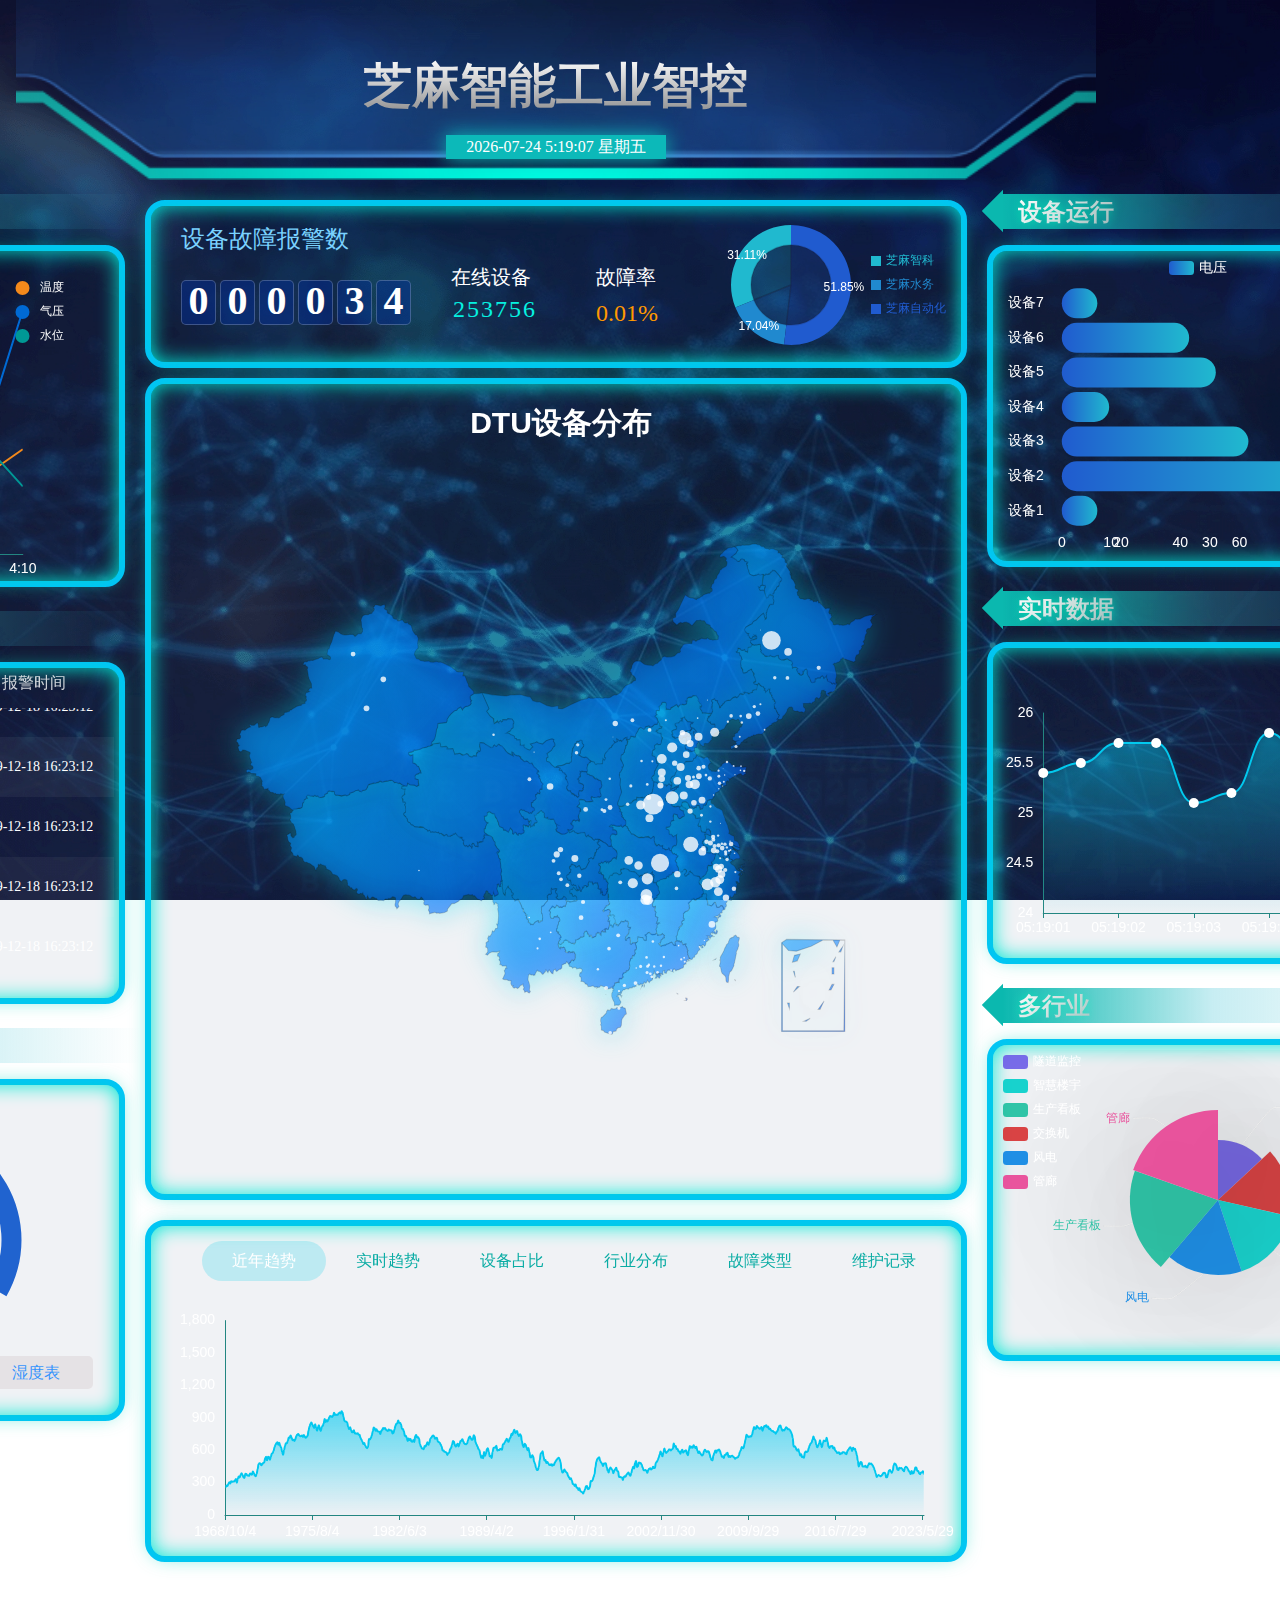
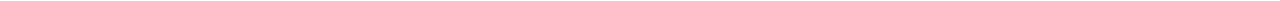
==== index.html @ 69713d65 "大屏项目" ====
<!DOCTYPE html>
<html lang="en">

<head>
  <meta charset="UTF-8">
  <meta name="viewport" content="width=device-width, initial-scale=1.0">
  <meta http-equiv="X-UA-Compatible" content="IE=edge" />
  <link rel="stylesheet" href="./css/bootstrap.min.css">
  <link rel="stylesheet" href="./css/style.css">
  <link rel="stylesheet" href="./css/scroll.css">
  <link href="img/favicon.ico" rel="SHORTCUT ICON" />
  <title>芝麻智能工业智控</title>
  <script>
    //更新系统时间
    // window.onload=startTime();
    setInterval(startTime, 1000)

    function startTime() {
      var today = new Date(); //定义日期对象   
      var yyyy = today.getFullYear(); //通过日期对象的getFullYear()方法返回年    
      var MM = today.getMonth() + 1; //通过日期对象的getMonth()方法返回年    
      var dd = today.getDate(); //通过日期对象的getDate()方法返回年     
      var hh = today.getHours(); //通过日期对象的getHours方法返回小时   
      var mm = today.getMinutes(); //通过日期对象的getMinutes方法返回分钟   
      var ss = today.getSeconds(); //通过日期对象的getSeconds方法返回秒   
      // 如果分钟或小时的值小于10，则在其值前加0，比如如果时间是下午3点20分9秒的话，则显示15：20：09   
      MM = checkTime(MM);
      dd = checkTime(dd);
      mm = checkTime(mm);
      ss = checkTime(ss);
      var day; //用于保存星期（getDay()方法得到星期编号）
      if (today.getDay() == 0) day = "星期日 "
      if (today.getDay() == 1) day = "星期一 "
      if (today.getDay() == 2) day = "星期二 "
      if (today.getDay() == 3) day = "星期三 "
      if (today.getDay() == 4) day = "星期四 "
      if (today.getDay() == 5) day = "星期五 "
      if (today.getDay() == 6) day = "星期六 "
      document.getElementById('nowDateTimeSpan').innerHTML = yyyy + "-" + MM + "-" + dd + " " + hh + ":" + mm + ":" +
        ss + "   " + day;
      // setTimeout('startTime()',1000)
    }

    function checkTime(i) {
      if (i < 10) {
        i = "0" + i;
      }
      return i;
    };
  </script>
</head>

<body>
  <header>
    <h1 class="header-title">芝麻智能工业智控</h1>
    <span id="nowDateTimeSpan">当前时间获取中....</span>
  </header>
  <main>
    <div class="left">
      <div class="zm-container">
        <p class="zm-title"><span>实时参数</span></p>
        <div class="zm-box">
          <div id="echart_line" style="width: 20rem;height:20rem;"></div>
        </div>
      </div>
      <div class="zm-container">
        <p class="zm-title"><span>报警详情</span></p>
        <div class="zm-box">
          <div class="boxall" style="width: 25rem;height:20rem;">
            <p class="pth"> <span>编号</span> <span>所属地</span> <span>报警类型</span> <span>报警时间</span> </p>
            <div class="zm-wrap">
              <li>
                <p> <span><i>1</i></span> <span>福州</span> <span>设备故障</span> <span>2019-12-18 16:23:12</span> </p>
              </li>
              <li>
                <p> <span><i>2</i></span> <span>福州</span> <span>温度过高</span> <span>2019-12-18 16:23:12</span> </p>
              </li>
              <li>
                <p> <span><i>3</i></span> <span>福州</span> <span>设备故障</span> <span>2019-12-18 16:23:12</span> </p>
              </li>
              <li>
                <p> <span><i>4</i></span> <span>福州</span> <span>温度过高</span> <span>2019-12-18 16:23:12</span> </p>
              </li>
              <li>
                <p> <span><i>5</i></span> <span>福州</span> <span>气压过高</span> <span>2019-12-18 16:23:12</span> </p>
              </li>
              <li>
                <p> <span><i>6</i></span> <span>福州</span> <span>设备故障</span> <span>2019-12-18 16:23:12</span> </p>
              </li>
              <li>
                <p> <span><i>7</i></span> <span>福州</span> <span>电压过低</span> <span>2019-12-18 16:23:12</span> </p>
              </li>
              <li>
                <p> <span><i>8</i></span> <span>福州</span> <span>设备故障</span> <span>2019-12-18 16:23:12</span> </p>
              </li>
              <li>
                <p> <span><i>9</i></span> <span>福州</span> <span>设备故障</span> <span>2019-12-18 16:23:12</span> </p>
              </li>
              <li>
                <p> <span><i>10</i></span> <span>福州</span> <span>电压过低</span> <span>2019-12-18 16:23:12</span> </p>
              </li>
              <li>
                <p> <span><i>11</i></span> <span>福州</span> <span>设备故障</span> <span>2019-12-18 16:23:12</span> </p>
              </li>
              <li>
                <p> <span><i>12</i></span> <span>福州</span> <span>气压过低</span> <span>2019-12-18 16:23:12</span> </p>
              </li>
              <li>
                <p> <span><i>13</i></span> <span>福州</span> <span>气压过高</span> <span>2019-12-18 16:23:12</span> </p>
              </li>
              <li>
                <p> <span><i>14</i></span> <span>福州</span> <span>气压过低</span> <span>2019-12-18 16:23:12</span> </p>
              </li>
            </div>
          </div>
        </div>
      </div>
       <div class="zm-container">
        <p class="zm-title"><span>仪表监控</span></p>
        <div class="zm-box">
          <div class="content_middle" style="width: 20rem;height:20rem">
            <div class="common_da">
              <a class="common btnLeft" href="javascript:;"></a>
              <a class="common btnRight" href="javascript:;"></a>
            </div>
            <ul>
              <li style="opacity: 100;filter:alpha(opacity=1);">
                <div id="echart_gauge_oxygen" style="width: 400px;height:300px;"></div>
              </li>
              <li>
                <div id="echart_gauge_temperature" style="width: 400px;height:300px"></div>
              </li>
              <li>
                <div id="echart_gauge_humidity" style="width: 400px;height:300px"></div>
              </li>
            </ul>
            <div class="table">
              <a class="small_active" href="javascript:;">氧气表</a>
              <a href="javascript:;">温度表</a>
              <a href="javascript:;">湿度表</a>
            </div>
          </div>
        </div>
      </div>
      

    </div>
    <div class="center">
      <div class="zm-box">
        <div class="fu">
          <div class="wei">
            <p class="dtu-online">设备故障报警数</p>
            <div id="dtuOnline" class="num">
              <span>正</span>
              <span>在</span>
              <span>加</span>
              <span>载</span>
              <span>中</span>
              <span>...</span>
            </div>

          </div>
          <div class="wei2">
            <div class="zi1">
              <div class="top-title">在线设备</div>
              <input id="total" type="text" class="change2" value="加载中..." />
            </div>
            <div class="zi2">
              <div class="top-title">故障率</div>
              <div class="percentage" id="pie">加载中...</div>
            </div>
          </div>
          <div class="wei3">
            <div class="k8" id="echart_spie"></div>
          </div>
        </div>

      </div>
      <div class="zm-container">
        <div class="zm-box">
          <div id="map" style="width: 50rem;height:50rem"></div>
        </div>
      </div>
      <div class="zm-container">
        <div class="zm-box">
          <div class="zmWrap">
          </div>
          <li class="label-switch" style="width: 50rem;height:20rem;">
            <ul class="tab-label">
              <li class="checked">近年趋势</li>
              <li>实时趋势</li>
              <li>设备占比</li>
              <li>行业分布</li>
              <li>故障类型</li>
              <li>维护记录</li>
            </ul>

            <ul class="tab-content" style="width: 50rem;height:20rem;">
              <li>
                <div id="tabEchart1" style="width: 50rem;height:15rem;"></div>
              </li>
              <li>
                <div id="tabEchart2" style="width: 50rem;height:15rem;"></div>
              </li>
              <li>
                <div class="tab3-pipe" style="width: 50rem;height:15rem;">
                  <div id="tab3_chart01" style="width: 33%;height:15rem;"></div>
                  <div id="tab3_chart02" style="width: 33%;height:15rem;"></div>
                  <div id="tab3_chart03" style="width: 33%;height:15rem;"></div>
                </div>
              </li>
              <li>
                <div id="tabEchart4" style="width: 1000px;height:250px;"></div>
              </li>
              <li class="current">
                <div id="tabEchart5" style="width: 1000px;height:250px;"></div>
              </li>
              <li>
                <div id="repairService-records" style="width: 1000px;height:250px;">
                  <div class="boxall table2" style="width: 1000px;height:300px;">
                    <p class="pth2"> <span>维护时间</span> <span>维护人</span> <span>维护地点</span> <span>维护详情</span> </p>
                    <ul class="zm-wrap2">
                      <li>
                        <p>
                          <span>2019-12-26</span>
                          <span>解决方案部xxx</span>
                          <span>福州</span>
                          <span>Plc排查</span>
                        </p>
                      </li>
                      <li>
                        <p>
                          <span>2019-12-26</span>
                          <span>解决方案部xxx</span>
                          <span>福州</span>
                          <span>Plc排查</span>
                        </p>
                      </li>
                      <li>
                        <p>
                          <span>2019-12-26</span>
                          <span>解决方案部xxx</span>
                          <span>福州</span>
                          <span>Plc排查</span>
                        </p>
                      </li>
                      <li>
                        <p>
                          <span>2019-12-26</span>
                          <span>解决方案部xxx</span>
                          <span>福州</span>
                          <span>Plc排查</span>
                        </p>
                      </li>
                      <li>
                        <p>
                          <span>2019-12-26</span>
                          <span>解决方案部xxx</span>
                          <span>福州</span>
                          <span>Plc排查</span>
                        </p>
                      </li>
                      <li>
                        <p>
                          <span>2019-12-26</span>
                          <span>解决方案部xxx</span>
                          <span>福州</span>
                          <span>Plc排查</span>
                        </p>
                      </li>
                      <li>
                        <p>
                          <span>2019-12-26</span>
                          <span>解决方案部xxx</span>
                          <span>福州</span>
                          <span>Plc排查</span>
                        </p>
                      </li>
                      <li>
                        <p>
                          <span>2019-12-26</span>
                          <span>解决方案部xxx</span>
                          <span>福州</span>
                          <span>Plc排查</span>
                        </p>
                      </li>
                    </ul>
                  </div>
                </div>
              </li>
            </ul>
        </div>
      </div>
    </div>
    <div class="right" >
      <div class="zm-container">
        <p class="zm-title"><span>设备运行</span></p>
        <div class="zm-box">
          <div id="echart_bar" style="width: 400px;height:300px"></div>
        </div>
      </div>
      <div class="zm-container">
        <p class="zm-title"><span>实时数据</span></p>
        <div class="zm-box">
          <div id="echart_realTimeData_line" style="width: 400px;height:300px"></div>
        </div>
      </div>
      <div class="zm-container">
        <p class="zm-title"><span>多行业</span></p>
        <div class="zm-box">
          <div id="echart_pie" style="width: 400px;height:300px"></div>
        </div>
      </div>
    </div>
  </main>
  <script type="text/javascript" src="./js/jquery.3.4.1.min.js"></script>
  <script type="text/javascript" src="./js/jquery.liMarquee.js"></script>
  <script type="text/javascript" src="js/echarts.min.js"></script>
  <script type="text/javascript" src="js/china.js"></script>
  <script type="text/javascript" src="js/index.js"></script>
  <script type="text/javascript" src="js/map.js"></script>
  <!-- <script type="text/javascript">
  s = window.screen.width / 1920;
  document.body.style.zoom = s;</script> -->
  <script type="text/javascript">
    //实时报警滚动
    $(function () {
      $('.zm-wrap').liMarquee({
        direction: 'up', //身上滚动
        runshort: true, //内容不足时不滚动
        scrollamount: 20 //速度
      });
    });
  </script>
  <script type="text/javascript">
    //维护记录滚动
    $(function (){
      var li = $('.tab-label li:nth-child(6)');
      li.onclick = repairRecords();

      function repairRecords() {
        $('.zm-wrap2').liMarquee({
          direction: 'up', //身上滚动
          runshort: true, //内容不足时不滚动
          scrollamount: 20 //速度
        });
      }
    })
  </script>
  <script type="text/javascript">
    $(function (){ //选项卡切换
      var li = $('.tab-label li');
      var div = $('.tab-content div');
      li.each(function (index) {
        $(this).click(function () {
          $('.tab-label li.checked').removeClass('checked') && $(this).addClass('checked'); //隐藏显示切换标签
          $(".tab-content li:eq(" + index + ")").show().siblings().hide() //隐藏显示内容
        })
      })
    })
  </script>
  <script  type="text/javascript">
    $(function (){ //设备在线数量刷新
      var online = 20;

      function onlineUpdate() {
        online += 7;
        var str = online.toString();
        switch (str.length) {
          case 6:
            str = str;
            break;
          case 5:
            str = '0' + str;
            break;
          case 4:
            str = '00' + str;
            break;
          case 3:
            str = '000' + str;
            break;
          case 2:
            str = '0000' + str;
            break;
          case 1:
            str = '00000' + str;
            break;
          case 0:
            str = '000000';
            break;
        }
        for (var i = 0; i < str.length; i++) {
          var span = document.querySelector(".num span:nth-child(".concat(i + 1, ")"));
          span.innerHTML = str.substring(i, i + 1);
        }
      }
      setInterval(onlineUpdate, 500)
    })

    window.onload = set_tine(); //设备总数量
    var total = 253456;

    function set_tine() {
      setTimeout(function () {
        total += 100;
        document.getElementById('total').value = total;
        set_tine();
      }, 500)
    }

    $(function (){ //故障率
      var pie = '76.34%';
      var online = '';
      var num = document.querySelector(".num");

      function set_pie() {
        online = '';
        for (i = 0; i < num.childElementCount; i++) {
          var span = document.querySelector(".num span:nth-child(".concat(i + 1, ")")).innerHTML;
          online += span;
        }
        online = parseInt(online);
        var span = document.querySelector(".num span:nth-child(".concat(i + 1, ")"));
        pie = (online / total * 100).toFixed(2);
        if (!isNaN(pie)) {
          document.getElementById('pie').innerHTML = pie + '%'
        } else {
          document.getElementById('pie').innerHTML = '加载中...';
        }

      }
      setInterval(set_pie, 500)
      set_pie();
    })
  </script>
  <script>
    $(function (){ //仪表盘轮播
      var aSmall = $('.content_middle .table a');
      var aLi = $('.content_middle ul li');
      var iNow = 0;
      aSmall.click(function () {
        var n = $(this).index();
        iNow = n;
        aLi.eq(iNow).siblings().stop().animate({
          opacity: 0
        }, 100);
        aLi.eq(iNow).stop().animate({
          opacity: 1
        }, 100);
        aSmall.eq(iNow).addClass('small_active').siblings().removeClass('small_active')
      })
    })
  </script>
</body>

</html>
---- css/style.css ----
html {
  width: 1920px;
  margin: 0;
  font-size: 16px;
  font-family: Arial, Helvetica, sans-serif;
  line-height: 1.8em;
  columns: #666666;
}
p,
span,
a,
h1,
h2,
h3,
h4,
h5,
h6,
li,
ul {
  font-family: '微软雅黑';
}
body {
  width: 100%;
  font-family: '微软雅黑';
  padding: 0 1rem 1rem 1rem;
  background-image: url("../img/bg.jpg");
  background-position: center;
  background-size: cover;
  background-repeat: no-repeat;
  background-attachment: fixed;
}
a {
  text-decoration: none;
}
a:visited {
  color: #0458AF;
}
li {
  list-style-type: none;
}
main {
  width: 1080px;
  height: 80vh;
  display: flex;
  justify-content: center;
}
@media only screen and (max-width: 700px) {
  main {
    display: block;
  }
}
main > div {
  margin: 10px;
}
main > div.center {
  flex: 1;
}
.zm-container {
  margin-bottom: 20px;
  width: 100%;
}
header {
  width: 1080px;
  display: flex;
  height: 20vh;
  justify-content: center;
  align-items: center;
  position: relative;
  background-image: url("../img/header.png");
  background-repeat: no-repeat;
  background-position: center;
  background-size: cover;
}
@media (max-width: 750px) {
  header {
    background-image: none;
  }
}
.header-title {
  font-weight: bold;
  font-size: 3rem;
  display: inline-block;
  color: #ffffff;
  -webkit-text-fill-color: transparent;
  -ms-text-fill-color: transparent;
  -webkit-background-clip: text;
  -ms-background-clip: content-box;
  background-image: -webkit-linear-gradient(bottom, #8C8C8D, #fff);
}
header > span {
  color: #fff;
  position: absolute;
  display: inline-block;
  top: 15vh;
  background: #0cb9b9;
  box-shadow: 0 0 20px #0cb9b9;
  padding: 0px 20px;
}
@media (max-width: 750px) {
  header > span {
    top: 15vh;
  }
}
.zm-title {
  position: relative;
  padding-top: 4px;
  padding-left: 31px;
  margin: 0px;
  padding-bottom: 5px;
  font-size: 24px;
  font-weight: bold;
  z-index: 2;
}
.zm-title > span {
  color: #fff;
  -webkit-text-fill-color: transparent;
  -webkit-background-clip: text;
  background-clip: text;
  background-image: -webkit-linear-gradient(-45deg, #fcfcfc, rgba(197, 196, 196, 0.801));
  filter: drop-shadow(0 0 5px #00fabbc5);
}
.zm-title:before {
  content: '';
  position: absolute;
  margin: 0;
  top: 4px;
  left: 15px;
  width: 100%;
  height: 35px;
  background-image: linear-gradient(to right, #0bb8af, rgba(60, 193, 211, 0.288), rgba(83, 73, 73, 0));
  z-index: -1;
}
.zm-title:after {
  content: '';
  position: absolute;
  margin: 0;
  top: 6px;
  left: 1px;
  width: 0;
  height: 0;
  border-top: 30px solid #0bb8af;
  border-right: 30px solid transparent;
  transform: rotate(-45deg);
  z-index: -1;
  background-image: linear-gradient(to right, #000000, rgba(255, 255, 255, 0));
}
.zm-box {
  margin-top: 10px;
  padding: 5px;
  line-height: 20px;
  display: flex;
  justify-content: center;
  justify-items: center;
  border: #02c2fd 6px solid;
  border-radius: 20px;
  box-shadow: 0 0 20px #01F6DD inset;
  color: white;
  background: transparent;
  position: relative;
  z-index: 1;
}
.zm-box:before {
  content: "";
  position: absolute;
  top: 0px;
  left: 0px;
  z-index: -1;
  width: 100%;
  height: 100%;
  border-radius: 15px;
  background: #14325F10;
  box-sizing: border-box;
  background-size: cover;
  box-shadow: 0 0 20px rgba(3, 218, 196, 0.692);
}
.fu {
  width: 710px;
  height: 136px;
  margin-top: 10px;
  display: flex;
}
.wei {
  width: 250px;
  height: 136px;
  display: flex;
  flex-direction: column;
  margin-left: -20px;
}
.wei2 {
  display: flex;
  widows: 208px;
  height: 136px;
  margin-left: 20px;
}
.zi1 {
  width: 130px;
  height: 136px;
  margin-top: 46px;
}
.top-title {
  color: #fff;
  font-family: 微软雅黑;
  font-size: 20px;
}
.zi2 {
  width: 90px;
  height: 136px;
  margin-top: 46px;
  margin-left: 15px;
}
.percentage {
  color: #ff9900;
  font-family: 微软雅黑;
  font-size: 24px;
  margin-top: 16px;
}
.wei3 {
  width: 200px;
  height: 150px;
  line-height: 150px;
  margin-top: -11px;
}
.k8 {
  width: 300px;
  height: 150px;
}
.num span {
  display: inline-block;
  width: 35px;
  height: 45px;
  text-align: center;
  line-height: 40px;
  background: rgba(3, 44, 148, 0.479);
  border: 1px solid rgba(255, 255, 255, 0.219);
  border-radius: 5px;
  color: #fff;
  font-size: 40px;
  font-weight: 600;
  font-family: LcdD;
  margin-top: 15px;
}
.change1 {
  overflow: hidden;
  border: 0px rgba(0, 0, 0, 0) outset;
  background-color: rgba(4, 21, 36, 0.486);
  border-radius: 10px;
  color: #fff;
  text-align: center;
  display: inline-block;
  font-family: 微软雅黑;
  font-size: 44px;
  width: 50px;
  height: 60px;
  line-height: 60px;
}
.change2 {
  overflow: hidden;
  border: 0px rgba(0, 0, 0, 0) outset;
  background-color: rgba(0, 0, 0, 0);
  color: #06f1e0;
  font-family: 微软雅黑;
  font-size: 24px;
  letter-spacing: 2px;
  float: left;
  margin-top: 8px;
}
.dtu-online {
  float: left;
  font-size: 24px;
  color: #7ad2ff;
  margin-top: 8px;
}
.icon {
  overflow: hidden;
  float: left;
  margin-left: 12px;
}
.content_middle ul li {
  width: 100%;
  opacity: 0;
  filter: alpha(opacity=0);
  position: absolute;
  left: 0%;
  margin: 0px auto;
}
.content_middle .table {
  width: 740px;
  height: 33px;
  position: absolute;
  bottom: 10px;
  left: 94%;
  z-index: 9;
  margin-left: -355px;
  line-height: 24px;
}
.content_middle .table a {
  width: 115px;
  height: 33px;
  background: #E3DEE1;
  opacity: 0.8;
  border-radius: 5px;
  text-align: center;
  line-height: 33px;
  margin-left: 3px;
  display: block;
  float: left;
}
.content_middle .table a:hover {
  text-decoration: none;
}
.content_middle .table a.small_active {
  background: #03927a;
  color: #fff;
}
.label-switch {
  position: relative;
  display: flex;
  flex-direction: column;
}
.tab-label {
  display: flex;
  position: absolute;
  right: 10px;
  top: 10px;
}
.tab-label li {
  color: #0aaca4;
  padding: 10px 30px;
  position: relative;
  border-bottom: 0px solid #0aaca4;
  transition: 0.2s all linear;
}
.tab-label li::before {
  content: '';
  position: absolute;
  top: 0;
  left: 100%;
  width: 0;
  height: 100%;
  border-bottom: 1px solid #0aaca4;
  transition: 0.2s all linear;
}
.tab-label li:hover {
  cursor: pointer;
  color: #c6c9c9;
}
.tab-label li:hover ~ li::before {
  left: 0;
}
.tab-label li:hover::before {
  cursor: pointer;
  transition-delay: 0.1s;
  -ms-transition-delay: 0.1s;
  left: 0;
  width: 100%;
  border-bottom-color: #0aaca4;
  color: #c6c9c9;
  z-index: -1;
}
.tab-label li.checked {
  color: #fff;
  background-color: rgba(62, 213, 233, 0.288);
  border-radius: 30px;
  position: relative;
}
.tab-content {
  position: absolute;
  text-align: center;
  top: 50px;
  width: 100%;
  overflow: hidden;
  padding: 0;
  height: 300px;
  transition: 0.2s all linear;
}
.tab-content li {
  display: flex;
  justify-content: center;
  align-items: center;
  margin-top: 0;
  width: 100%;
  height: 300px;
  padding: 0;
}
.tab3-pipe {
  display: flex;
}
---- css/scroll.css ----
.zm-wrap {
  height: 200px;
  overflow: hidden;
}
.zm-wrap ul {
  padding-left: 0;
  margin-bottom: 0;
}
.zm-wrap li {
  margin-bottom: 0;
}
.zm-wrap li p {
  line-height: 300%;
  font-size: 0;
  line-height: 60px;
  height: 60px;
  margin-bottom: 0;
}
.zm-wrap li:nth-child(even) p {
  background: rgba(255, 255, 255, 0.05);
}
.zm-wrap li p span {
  color: #ffffff;
  display: inline-block;
  text-align: center;
  font-size: 14px;
}
.zm-wrap li p span:nth-child(1),
.pth span:nth-child(1) {
  width: 15%;
}
.zm-wrap li p span:nth-child(2),
.pth span:nth-child(2) {
  width: 25%;
}
.zm-wrap li p span:nth-child(3),
.pth span:nth-child(3) {
  width: 20%;
}
.zm-wrap li p span:nth-child(4),
.pth span:nth-child(4) {
  width: 40%;
}
.pth {
  font-size: 0;
  padding: 0;
  margin-bottom: 10px;
}
.pth span {
  color: #fff !important;
  opacity: 0.8;
  display: inline-block;
  font-size: 16px;
  text-align: center;
}
.zm-wrap li p span i {
  background: #272727;
  width: 16px;
  height: 16px;
  border-radius: 5px;
  line-height: 16px;
  text-align: center;
  display: inline-block;
  font-style: normal;
  color: #ffffff;
}
/*Plugin CSS*/
.str_wrap {
  overflow: hidden;
  width: 100%;
  height: 90%;
  position: relative;
  -moz-user-select: none;
  -khtml-user-select: none;
  user-select: none;
  white-space: nowrap;
}
.str_move {
  white-space: nowrap;
  position: absolute;
  top: 0;
  left: 0;
  cursor: pointer;
}
.str_move_clone {
  display: inline-block;
  vertical-align: top;
  position: absolute;
  left: 100%;
  top: 0;
}
.str_vertical .str_move_clone {
  left: 0;
  top: 100%;
}
.str_down .str_move_clone {
  left: 0;
  bottom: 100%;
}
.str_down .str_move,
.str_vertical .str_move {
  white-space: normal;
  width: 100%;
}
.noStop .str_move,
.no_drag .str_move,
.str_static .str_move {
  cursor: inherit;
}
.str_wrap img {
  max-width: none !important;
}
.boxall {
  padding: 0;
  background: transparent;
  position: relative;
  z-index: 10;
}
.boxall:before {
  position: absolute;
  content: "";
}
.table2 {
  margin-top: -20px;
}
.pth2 {
  font-size: 0;
  padding: 10px 0;
  width: 98%;
  margin-bottom: 0;
  background-color: rgba(245, 55, 55, 0.582);
}
.pth2 span {
  color: #fff !important;
  opacity: 0.8;
  display: inline-block;
  font-size: 16px;
  text-align: center;
}
.zm-wrap2 li:nth-child(even) p {
  background: rgba(255, 255, 255, 0.05);
}
.zm-wrap2 li p span:nth-child(1),
.pth2 span:nth-child(1) {
  width: 30%;
}
.zm-wrap2 li p span:nth-child(2),
.pth2 span:nth-child(2) {
  width: 20%;
}
.zm-wrap2 li p span:nth-child(3),
.pth2 span:nth-child(3) {
  width: 20%;
}
.zm-wrap2 li p span:nth-child(4),
.pth2 span:nth-child(4) {
  width: 30%;
}
.zm-wrap2 li {
  height: 40px;
  line-height: 40px;
  width: 98%;
}
.zm-wrap2 {
  padding: 0;
  padding-top: 10px;
  margin-top: 0;
  height: 200px;
  overflow: hidden;
}
.zm-wrap2 li p {
  display: flex;
  width: 100%;
  text-align: center;
  font-size: 14px;
  justify-content: space-around;
}
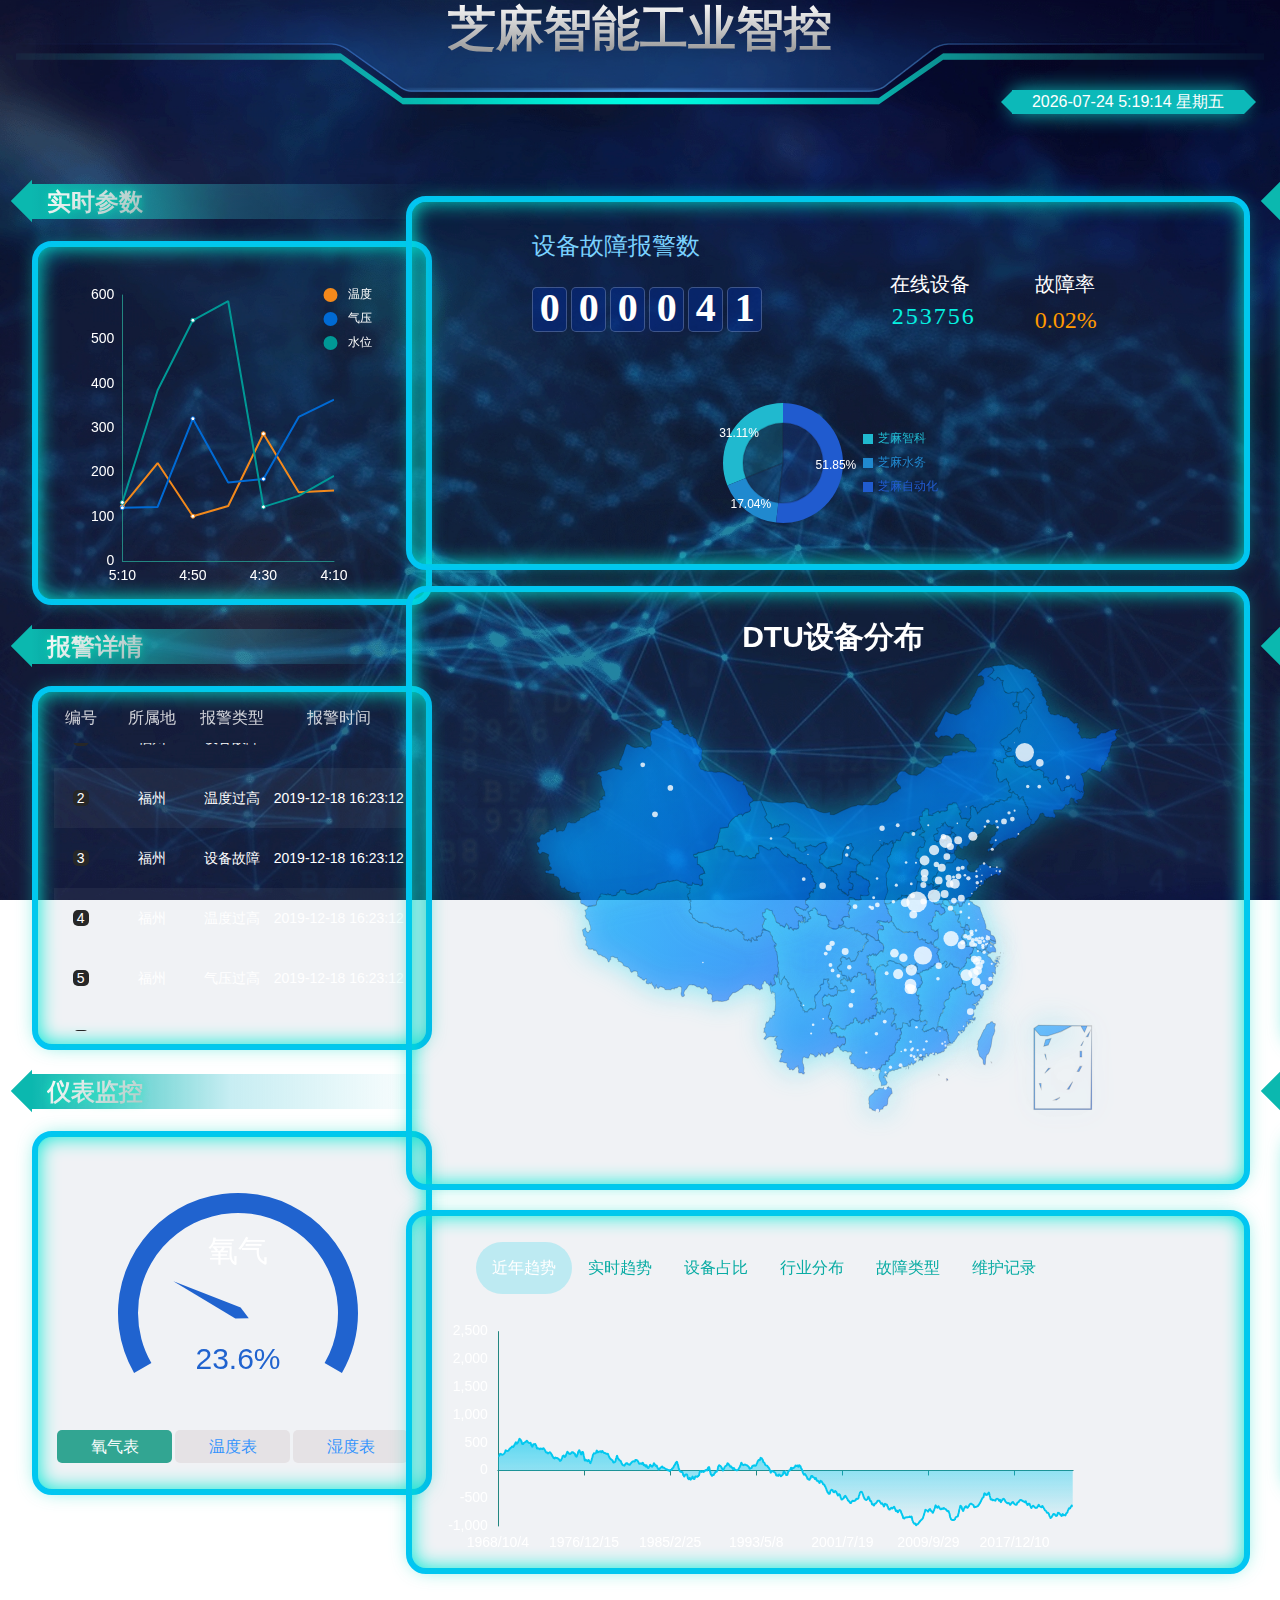
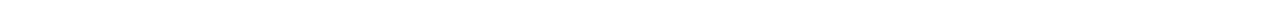
==== commit 28629c1c: "修改样式，兼容ie" ====
--- a/index.html
+++ b/index.html
@@ -53,14 +53,14 @@
 <body>
   <header>
     <h1 class="header-title">芝麻智能工业智控</h1>
-    <span id="nowDateTimeSpan">当前时间获取中....</span>
+    <span class="time" id="nowDateTimeSpan">当前时间获取中....</span>
   </header>
   <main>
     <div class="left">
       <div class="zm-container">
         <p class="zm-title"><span>实时参数</span></p>
         <div class="zm-box">
-          <div id="echart_line" style="width: 20rem;height:20rem;"></div>
+          <div id="echart_line" style="width: 300px;height:20rem;"></div>
         </div>
       </div>
       <div class="zm-container">
@@ -118,20 +118,20 @@
        <div class="zm-container">
         <p class="zm-title"><span>仪表监控</span></p>
         <div class="zm-box">
-          <div class="content_middle" style="width: 20rem;height:20rem">
+          <div class="content_middle" style="width: 25rem;height:20rem">
             <div class="common_da">
               <a class="common btnLeft" href="javascript:;"></a>
               <a class="common btnRight" href="javascript:;"></a>
             </div>
             <ul>
               <li style="opacity: 100;filter:alpha(opacity=1);">
-                <div id="echart_gauge_oxygen" style="width: 400px;height:300px;"></div>
-              </li>
-              <li>
-                <div id="echart_gauge_temperature" style="width: 400px;height:300px"></div>
-              </li>
-              <li>
-                <div id="echart_gauge_humidity" style="width: 400px;height:300px"></div>
+                <div id="echart_gauge_oxygen" style="width: 25rem;height:20rem;"></div>
+              </li>
+              <li>
+                <div id="echart_gauge_temperature" style="width: 25rem;height:20rem;"></div>
+              </li>
+              <li>
+                <div id="echart_gauge_humidity" style="width: 25rem;height:20rem;"></div>
               </li>
             </ul>
             <div class="table">
@@ -147,38 +147,42 @@
     </div>
     <div class="center">
       <div class="zm-box">
-        <div class="fu">
-          <div class="wei">
-            <p class="dtu-online">设备故障报警数</p>
-            <div id="dtuOnline" class="num">
-              <span>正</span>
-              <span>在</span>
-              <span>加</span>
-              <span>载</span>
-              <span>中</span>
-              <span>...</span>
-            </div>
-
+        <div>
+          <div class="center-top">
+            <div class="wei">
+              <p class="dtu-online">设备故障报警数</p>
+              <div id="dtuOnline" class="num">
+                <span>正</span>
+                <span>在</span>
+                <span>加</span>
+                <span>载</span>
+                <span>中</span>
+                <span>...</span>
+              </div>
+  
+            </div>
+            <div class="wei2">
+              <div class="zi1">
+                <div class="top-title">在线设备</div>
+                <input id="total" type="text" class="change2" value="加载中..." />
+              </div>
+              <div class="zi2">
+                <div class="top-title">故障率</div>
+                <div class="percentage" id="pie">加载中...</div>
+              </div>
+            </div>
           </div>
-          <div class="wei2">
-            <div class="zi1">
-              <div class="top-title">在线设备</div>
-              <input id="total" type="text" class="change2" value="加载中..." />
-            </div>
-            <div class="zi2">
-              <div class="top-title">故障率</div>
-              <div class="percentage" id="pie">加载中...</div>
+          <div class="center-bottom">
+            <div class="wei3">
+              <div class="k8" id="echart_spie"></div>
             </div>
           </div>
-          <div class="wei3">
-            <div class="k8" id="echart_spie"></div>
-          </div>
-        </div>
-
-      </div>
-      <div class="zm-container">
-        <div class="zm-box">
-          <div id="map" style="width: 50rem;height:50rem"></div>
+        </div>
+          
+      </div>
+      <div class="zm-container">
+        <div class="zm-box">
+          <div id="map" style="width: 50rem;height:35rem"></div>
         </div>
       </div>
       <div class="zm-container">
@@ -195,29 +199,29 @@
               <li>维护记录</li>
             </ul>
 
-            <ul class="tab-content" style="width: 50rem;height:20rem;">
-              <li>
-                <div id="tabEchart1" style="width: 50rem;height:15rem;"></div>
-              </li>
-              <li>
-                <div id="tabEchart2" style="width: 50rem;height:15rem;"></div>
-              </li>
-              <li>
-                <div class="tab3-pipe" style="width: 50rem;height:15rem;">
+            <ul class="tab-content" style="width: 42rem;height:20rem;">
+              <li>
+                <div id="tabEchart1" style="width: 42rem;height:15rem;"></div>
+              </li>
+              <li>
+                <div id="tabEchart2" style="width: 42rem;height:15rem;"></div>
+              </li>
+              <li>
+                <div class="tab3-pipe" style="width: 42rem;height:15rem;">
                   <div id="tab3_chart01" style="width: 33%;height:15rem;"></div>
                   <div id="tab3_chart02" style="width: 33%;height:15rem;"></div>
                   <div id="tab3_chart03" style="width: 33%;height:15rem;"></div>
                 </div>
               </li>
               <li>
-                <div id="tabEchart4" style="width: 1000px;height:250px;"></div>
+                <div id="tabEchart4" style="width: 42rem;height:15rem;"></div>
               </li>
               <li class="current">
-                <div id="tabEchart5" style="width: 1000px;height:250px;"></div>
-              </li>
-              <li>
-                <div id="repairService-records" style="width: 1000px;height:250px;">
-                  <div class="boxall table2" style="width: 1000px;height:300px;">
+                <div id="tabEchart5" style="width: 42rem;height:15rem;"></div>
+              </li>
+              <li>
+                <div id="repairService-records" style="width: 42rem;height:15rem;">
+                  <div class="boxall table2" style="width: 42rem;height:15rem;">
                     <p class="pth2"> <span>维护时间</span> <span>维护人</span> <span>维护地点</span> <span>维护详情</span> </p>
                     <ul class="zm-wrap2">
                       <li>
@@ -296,19 +300,19 @@
       <div class="zm-container">
         <p class="zm-title"><span>设备运行</span></p>
         <div class="zm-box">
-          <div id="echart_bar" style="width: 400px;height:300px"></div>
+          <div id="echart_bar" style="width: 25rem;height:20rem"></div>
         </div>
       </div>
       <div class="zm-container">
         <p class="zm-title"><span>实时数据</span></p>
         <div class="zm-box">
-          <div id="echart_realTimeData_line" style="width: 400px;height:300px"></div>
+          <div id="echart_realTimeData_line" style="width: 25rem;height:20rem"></div>
         </div>
       </div>
       <div class="zm-container">
         <p class="zm-title"><span>多行业</span></p>
         <div class="zm-box">
-          <div id="echart_pie" style="width: 400px;height:300px"></div>
+          <div id="echart_pie" style="width: 25rem;height:20rem"></div>
         </div>
       </div>
     </div>
--- a/css/style.css
+++ b/css/style.css
@@ -1,5 +1,5 @@
 html {
-  width: 1920px;
+  max-width: 1920px;
   margin: 0;
   font-size: 16px;
   font-family: Arial, Helvetica, sans-serif;
@@ -17,7 +17,7 @@
 h6,
 li,
 ul {
-  font-family: '微软雅黑';
+  font-family: Arial, Helvetica, sans-serif;
 }
 body {
   width: 100%;
@@ -39,18 +39,24 @@
   list-style-type: none;
 }
 main {
-  width: 1080px;
+  width: 100%;
   height: 80vh;
   display: flex;
-  justify-content: center;
-}
-@media only screen and (max-width: 700px) {
+  flex-grow: 1;
+}
+@media only screen and (max-width: 800px) {
   main {
     display: block;
   }
 }
 main > div {
-  margin: 10px;
+  width: 100%;
+}
+main > div.left {
+  width: 30%;
+}
+main > div.right {
+  width: 30%;
 }
 main > div.center {
   flex: 1;
@@ -60,16 +66,15 @@
   width: 100%;
 }
 header {
-  width: 1080px;
+  width: 100%;
   display: flex;
   height: 20vh;
   justify-content: center;
-  align-items: center;
+  align-items: flex-start;
   position: relative;
   background-image: url("../img/header.png");
   background-repeat: no-repeat;
-  background-position: center;
-  background-size: cover;
+  background-position: top center;
 }
 @media (max-width: 750px) {
   header {
@@ -87,11 +92,12 @@
   -ms-background-clip: content-box;
   background-image: -webkit-linear-gradient(bottom, #8C8C8D, #fff);
 }
-header > span {
+header > span.time {
   color: #fff;
   position: absolute;
   display: inline-block;
-  top: 15vh;
+  right: 20px;
+  top: 10vh;
   background: #0cb9b9;
   box-shadow: 0 0 20px #0cb9b9;
   padding: 0px 20px;
@@ -100,6 +106,26 @@
   header > span {
     top: 15vh;
   }
+}
+header > span::before {
+  content: '';
+  position: absolute;
+  width: 0;
+  height: 0;
+  border: 12px solid transparent;
+  border-left-color: #0cb9b9;
+  left: 100%;
+  top: 0;
+}
+header > span::after {
+  content: '';
+  position: absolute;
+  width: 0;
+  height: 0;
+  border: 12px solid transparent;
+  border-right-color: #0cb9b9;
+  left: -23px;
+  top: 0;
 }
 .zm-title {
   position: relative;
@@ -122,6 +148,7 @@
 .zm-title:before {
   content: '';
   position: absolute;
+  min-width: 25rem;
   margin: 0;
   top: 4px;
   left: 15px;
@@ -145,8 +172,11 @@
   background-image: linear-gradient(to right, #000000, rgba(255, 255, 255, 0));
 }
 .zm-box {
+  widows: 100%;
   margin-top: 10px;
-  padding: 5px;
+  margin: 1rem;
+  padding: 1rem;
+  min-width: 25rem;
   line-height: 20px;
   display: flex;
   justify-content: center;
@@ -173,24 +203,25 @@
   background-size: cover;
   box-shadow: 0 0 20px rgba(3, 218, 196, 0.692);
 }
-.fu {
-  width: 710px;
-  height: 136px;
+.center-top {
+  width: 45em;
+  height: 10rem;
   margin-top: 10px;
   display: flex;
+  justify-content: space-around;
+}
+.center-bottom {
+  display: flex;
+  justify-content: center;
 }
 .wei {
-  width: 250px;
-  height: 136px;
+  height: 10rem;
   display: flex;
   flex-direction: column;
-  margin-left: -20px;
 }
 .wei2 {
   display: flex;
-  widows: 208px;
-  height: 136px;
-  margin-left: 20px;
+  height: 10rem;
 }
 .zi1 {
   width: 130px;
@@ -215,10 +246,7 @@
   margin-top: 16px;
 }
 .wei3 {
-  width: 200px;
-  height: 150px;
-  line-height: 150px;
-  margin-top: -11px;
+  height: 10rem;
 }
 .k8 {
   width: 300px;
@@ -288,9 +316,7 @@
   height: 33px;
   position: absolute;
   bottom: 10px;
-  left: 94%;
   z-index: 9;
-  margin-left: -355px;
   line-height: 24px;
 }
 .content_middle .table a {
@@ -320,12 +346,13 @@
 .tab-label {
   display: flex;
   position: absolute;
-  right: 10px;
+  left: 3rem;
   top: 10px;
+  padding-left: 0em;
 }
 .tab-label li {
   color: #0aaca4;
-  padding: 10px 30px;
+  padding: 1rem 1rem;
   position: relative;
   border-bottom: 0px solid #0aaca4;
   transition: 0.2s all linear;
@@ -367,10 +394,8 @@
   position: absolute;
   text-align: center;
   top: 50px;
-  width: 100%;
   overflow: hidden;
   padding: 0;
-  height: 300px;
   transition: 0.2s all linear;
 }
 .tab-content li {
@@ -378,8 +403,7 @@
   justify-content: center;
   align-items: center;
   margin-top: 0;
-  width: 100%;
-  height: 300px;
+  height: 20rem;
   padding: 0;
 }
 .tab3-pipe {
